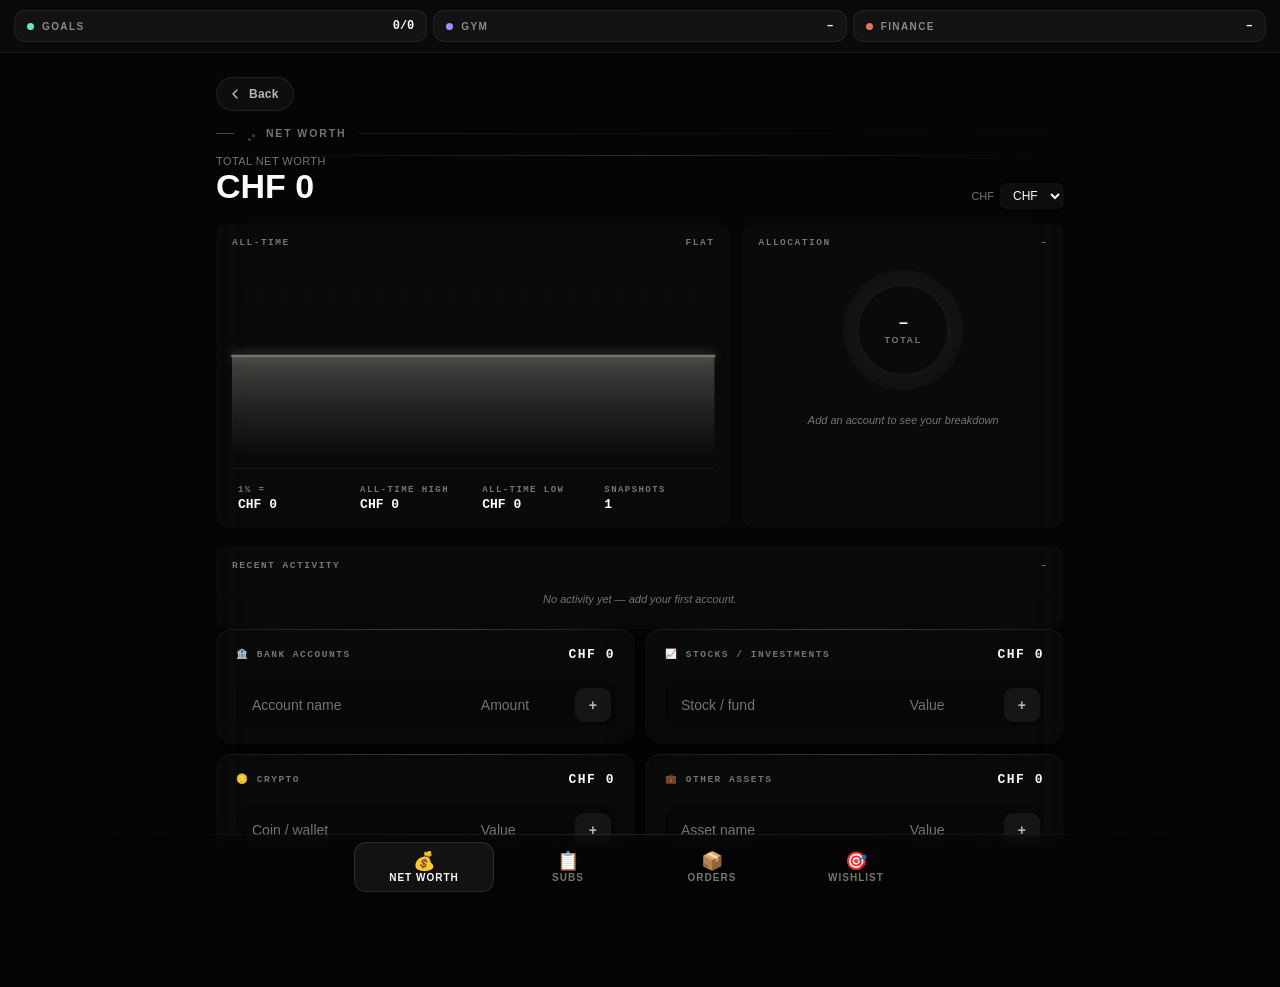
==== finance.html @ fad6be58 "Add Finance page as modular 4-file split + FINANCE topbar pill finance.html  — HTML shell only (no i" ====
<!DOCTYPE html>
<html lang="en">
<head>
<meta charset="UTF-8">
<meta name="viewport" content="width=device-width, initial-scale=1, maximum-scale=1, user-scalable=no, viewport-fit=cover">
<meta name="theme-color" content="#0a0a0b">
<meta name="apple-mobile-web-app-status-bar-style" content="black-translucent">
<title>Finances</title>
<link rel="stylesheet" href="finance.css">
<script src="topbar.js" defer></script>
</head>
<body>
<div class="shell">

<!-- ===== BACK BUTTON ===== -->
<a href="index.html" class="fin-back-btn" aria-label="Back to dashboard">
  <svg width="16" height="16" viewBox="0 0 24 24" fill="none" stroke="currentColor" stroke-width="2.2" stroke-linecap="round" stroke-linejoin="round"><polyline points="15 18 9 12 15 6"></polyline></svg>
  <span>Back</span>
</a>

<!-- ===== FINANCE TICKER (rotating subscription renewals) ===== -->
<div class="finance-ticker hidden" id="financeTicker">
  <span class="ticker-tag" id="tickerTag">RENEWS</span>
  <div class="ticker-stream" id="tickerStream"></div>
  <div class="ticker-dots" id="tickerDots"></div>
</div>

<!-- ===== NET WORTH ===== -->
<div class="section" data-section="net">
  <div class="section-title">
    <span class="section-title-text">NET WORTH</span>
  </div>
  <div class="card" style="background:transparent;border:none !important;box-shadow:none;padding:0;overflow:visible">
    <div style="display:flex;justify-content:space-between;align-items:flex-end;flex-wrap:wrap;gap:12px;margin-bottom:14px">
      <div>
        <div style="font-size:11px;color:var(--text-tertiary);text-transform:uppercase;letter-spacing:0.04em;font-weight:500">Total net worth</div>
        <div id="netWorthTotal" style="font-size:34px;font-weight:700;color:var(--text-primary);line-height:1.05;margin-top:2px">CHF 0</div>
        <div id="netWorthBreakdown" style="font-size:11px;color:var(--text-tertiary);margin-top:4px"></div>
      </div>
      <div style="display:flex;align-items:center;gap:6px">
        <span style="font-size:11px;color:var(--text-tertiary)">CHF</span>
        <select id="netWorthCurrency" style="background:var(--bg-card);color:var(--text-primary);border:1px solid var(--border);border-radius:6px;padding:4px 8px;font-size:12px;font-family:inherit;cursor:pointer">
          <option value="CHF">CHF</option>
          <option value="USD">USD</option>
          <option value="EUR">EUR</option>
          <option value="GBP">GBP</option>
        </select>
      </div>
    </div>

    <!-- Overview row: line chart + donut -->
    <div class="nw-overview-grid">
      <div class="nw-chart-wrap" id="nwChartWrap">
        <div class="nw-chart-head">
          <span class="nw-chart-label">All-time</span>
          <span class="nw-chart-delta" id="nwChartDelta">–</span>
        </div>
        <svg class="nw-chart-svg" id="nwChartSvg" viewBox="0 0 600 200" preserveAspectRatio="none" aria-hidden="true">
          <defs>
            <linearGradient id="nwChartGrad" x1="0" y1="0" x2="0" y2="1">
              <stop offset="0%"   stop-color="currentColor" stop-opacity="0.55"/>
              <stop offset="60%"  stop-color="currentColor" stop-opacity="0.18"/>
              <stop offset="100%" stop-color="currentColor" stop-opacity="0"/>
            </linearGradient>
          </defs>
          <line class="nw-chart-grid" x1="0" x2="600" y1="40"  y2="40"/>
          <line class="nw-chart-grid" x1="0" x2="600" y1="100" y2="100"/>
          <line class="nw-chart-grid" x1="0" x2="600" y1="160" y2="160"/>
          <path id="nwChartArea" fill="url(#nwChartGrad)" d=""/>
          <path id="nwChartLine" fill="none" stroke="currentColor" stroke-width="2.4"
                stroke-linejoin="round" stroke-linecap="round"
                style="filter: drop-shadow(0 0 6px currentColor)" d=""/>
        </svg>
        <div class="nw-chart-stats" id="nwChartStats">
          <div class="nw-stat"><div class="nw-stat-label">1% =</div><div class="nw-stat-val" id="nwStat1pct">–</div></div>
          <div class="nw-stat"><div class="nw-stat-label">All-time high</div><div class="nw-stat-val" id="nwStatHigh">–</div></div>
          <div class="nw-stat"><div class="nw-stat-label">All-time low</div><div class="nw-stat-val" id="nwStatLow">–</div></div>
          <div class="nw-stat"><div class="nw-stat-label">Snapshots</div><div class="nw-stat-val" id="nwStatCount">–</div></div>
        </div>
        <div class="nw-chart-empty" id="nwChartEmpty">Add or edit an asset to start tracking your net worth over time.</div>
      </div>

      <div class="nw-donut-wrap">
        <div class="nw-chart-head">
          <span class="nw-chart-label">Allocation</span>
          <span class="nw-chart-delta" id="nwDonutCount">–</span>
        </div>
        <div class="nw-donut-stage">
          <svg class="nw-donut-svg" id="nwDonutSvg" viewBox="0 0 140 140" aria-hidden="true"></svg>
          <div class="nw-donut-center">
            <div class="nw-donut-num" id="nwDonutTotal">–</div>
            <div class="nw-donut-sub">total</div>
          </div>
        </div>
        <div class="nw-donut-empty" id="nwDonutEmpty">Add an account to see your breakdown</div>
        <div class="nw-donut-legend" id="nwDonutLegend"></div>
      </div>
    </div>

    <!-- Activity log -->
    <div class="nw-activity" id="nwActivity">
      <div class="nw-activity-h">
        <span class="nw-chart-label">Recent activity</span>
        <span class="nw-chart-delta" id="nwActivityCount">–</span>
      </div>
      <div class="nw-activity-list" id="nwActivityList"></div>
      <div class="nw-activity-empty" id="nwActivityEmpty">No activity yet — add your first account.</div>
    </div>

    <div class="card-grid" style="gap:10px">
      <!-- Bank accounts -->
      <div class="card nw-subcard">
        <div class="label" style="display:flex;justify-content:space-between;align-items:center"><span>🏦 Bank accounts</span><span id="bankTotal" style="font-size:13px;color:var(--text-primary);font-weight:600">0</span></div>
        <div id="bankList" class="nw-list"></div>
        <div class="quick-add">
          <input type="text"   placeholder="Account name" id="bankName" />
          <input type="number" placeholder="Amount"       id="bankAmount" step="0.01" />
          <button class="quick-add-btn" id="bankAddBtn">+</button>
        </div>
      </div>
      <!-- Stocks / Investments -->
      <div class="card nw-subcard">
        <div class="label" style="display:flex;justify-content:space-between;align-items:center"><span>📈 Stocks / Investments</span><span id="stocksTotal" style="font-size:13px;color:var(--text-primary);font-weight:600">0</span></div>
        <div id="stocksList" class="nw-list"></div>
        <div class="quick-add">
          <input type="text"   placeholder="Stock / fund" id="stocksName" />
          <input type="number" placeholder="Value"        id="stocksAmount" step="0.01" />
          <button class="quick-add-btn" id="stocksAddBtn">+</button>
        </div>
      </div>
      <!-- Crypto -->
      <div class="card nw-subcard">
        <div class="label" style="display:flex;justify-content:space-between;align-items:center"><span>🪙 Crypto</span><span id="cryptoTotal" style="font-size:13px;color:var(--text-primary);font-weight:600">0</span></div>
        <div id="cryptoList" class="nw-list"></div>
        <div class="quick-add">
          <input type="text"   placeholder="Coin / wallet" id="cryptoName" />
          <input type="number" placeholder="Value"         id="cryptoAmount" step="0.01" />
          <button class="quick-add-btn" id="cryptoAddBtn">+</button>
        </div>
      </div>
      <!-- Other assets -->
      <div class="card nw-subcard">
        <div class="label" style="display:flex;justify-content:space-between;align-items:center"><span>💼 Other assets</span><span id="otherTotal" style="font-size:13px;color:var(--text-primary);font-weight:600">0</span></div>
        <div id="otherList" class="nw-list"></div>
        <div class="quick-add">
          <input type="text"   placeholder="Asset name" id="otherName" />
          <input type="number" placeholder="Value"      id="otherAmount" step="0.01" />
          <button class="quick-add-btn" id="otherAddBtn">+</button>
        </div>
      </div>
    </div>
  </div>
</div>

<!-- ===== ACTIVE SUBSCRIPTIONS ===== -->
<div class="section" data-section="subs">
  <div class="section-title">
    <span class="section-title-text">ACTIVE SUBSCRIPTIONS</span>
  </div>
  <div class="card" style="background:linear-gradient(135deg, rgba(83,74,183,0.07), rgba(216,90,48,0.05));border:1px solid rgba(83,74,183,0.20)">
    <div style="display:flex;justify-content:space-between;align-items:flex-end;flex-wrap:wrap;gap:12px;margin-bottom:12px">
      <div>
        <div style="font-size:11px;color:var(--text-tertiary);text-transform:uppercase;letter-spacing:0.04em;font-weight:500">Monthly burn</div>
        <div id="subsTotal" style="font-size:28px;font-weight:700;color:var(--text-primary);line-height:1.1;margin-top:2px">CHF 0 <span style="font-size:13px;color:var(--text-tertiary);font-weight:500">/ mo</span></div>
        <div id="subsYearly" style="font-size:11px;color:var(--text-tertiary);margin-top:2px"></div>
      </div>
      <div id="subsCount" style="font-size:11px;color:var(--text-tertiary)"></div>
    </div>
    <div id="subsList"></div>
    <div class="empty-state" id="subsEmpty">No subscriptions yet</div>
    <div class="quick-add" style="flex-wrap:wrap;gap:6px">
      <input type="text"   placeholder="Service (e.g. Netflix)" id="subName"   style="flex:1.5;min-width:120px" />
      <input type="number" placeholder="Amount"                 id="subAmount" step="0.01" style="flex:1;max-width:100px" />
      <select id="subCurrency" style="padding:6px 10px;border:0.5px solid var(--border);border-radius:var(--radius-md);font-size:12px;font-family:inherit;background:var(--bg-card);color:var(--text-primary);max-width:90px">
        <option value="CHF">CHF</option>
        <option value="USD">USD</option>
        <option value="EUR">EUR</option>
        <option value="GBP">GBP</option>
      </select>
      <select id="subPeriod" style="padding:6px 10px;border:0.5px solid var(--border);border-radius:var(--radius-md);font-size:12px;font-family:inherit;background:var(--bg-card);color:var(--text-primary);max-width:100px">
        <option value="monthly">Monthly</option>
        <option value="yearly">Yearly</option>
        <option value="weekly">Weekly</option>
      </select>
      <label class="date-field" title="Next renewal date" style="min-width:150px"><span class="date-emoji" aria-hidden="true">📅</span><input type="date" id="subRenewal" /></label>
      <select id="subFromCat" title="Which net worth account to deduct from" style="padding:6px 10px;border:0.5px solid var(--border);border-radius:var(--radius-md);font-size:12px;font-family:inherit;background:var(--bg-card);color:var(--text-primary);min-width:130px">
        <option value="">No accounts yet</option>
      </select>
      <label class="sub-auto-toggle" title="Auto-deduct from the linked account on each renewal">
        <input type="checkbox" id="subAutoDeduct" />
        <span class="sub-auto-track"><span class="sub-auto-thumb"></span></span>
        <span class="sub-auto-label">Auto-deduct</span>
      </label>
      <button class="quick-add-btn" id="subAddBtn" onclick="window.__addSub && window.__addSub()">+ Add</button>
    </div>
  </div>
</div>

<!-- ===== INCOMING ORDERS ===== -->
<div class="section" data-section="incoming">
  <div class="section-title">
    <span class="section-title-text">INCOMING ORDERS</span>
  </div>
  <div class="card ord-add-card">
    <div class="ord-add-eyebrow">+ NEW ORDER</div>
    <div class="ord-add-grid">
      <input type="text"   id="ordName"     placeholder="Item (e.g. New iPhone)" class="ord-input ord-input-name">
      <input type="number" id="ordCost"     placeholder="Cost" step="0.01"        class="ord-input ord-input-cost">
      <select              id="ordCurrency"                                         class="ord-input ord-input-ccy">
        <option value="CHF">CHF</option>
        <option value="USD">USD</option>
        <option value="EUR">EUR</option>
        <option value="GBP">GBP</option>
      </select>
      <select id="ordFromCat" class="ord-input ord-input-from" title="Which net worth account this comes out of">
        <option value="">No accounts yet</option>
      </select>
      <label class="date-field ord-input-date" title="Expected arrival"><span class="date-emoji" aria-hidden="true">📅</span><input type="date" id="ordArrival" /></label>
      <button class="ord-add-btn" id="ordAddBtn" onclick="window.__addOrder && window.__addOrder()">+ Add Order</button>
    </div>
    <div class="ord-add-preview" id="ordAddPreview">Type a cost — preview will show what % of net worth it takes.</div>
  </div>
  <div class="ord-section-h">
    <span class="ord-section-label">ITEMS ON THE WAY</span>
    <span class="ord-section-count" id="ordCount">0 items</span>
  </div>
  <div id="ordList"></div>
  <div class="ord-empty-card" id="ordEmpty">
    <div class="ord-empty-icon">📦</div>
    <div class="ord-empty-title">Nothing on the way</div>
    <div class="ord-empty-sub">Log an order above. Pick the account it comes out of, the expected arrival date, and the dashboard will show what % of your net worth it costs.</div>
  </div>
</div>

<!-- ===== WISHLIST ===== -->
<div class="section" data-section="wish">
  <div class="section-title">
    <span class="section-title-text">WISHLIST</span>
  </div>
  <div class="card wish-hero">
    <div class="wish-hero-top">
      <div>
        <div class="wish-hero-eyebrow">WISHLIST TOTAL</div>
        <div class="wish-hero-num" id="wishTotal">CHF 0</div>
      </div>
      <div class="wish-hero-pct-wrap">
        <div class="wish-hero-pct-label">% OF NET WORTH</div>
        <div class="wish-hero-pct-num" id="wishPctOfNwHero">–</div>
      </div>
    </div>
    <div class="wish-hero-bar">
      <div class="wish-hero-bar-fill" id="wishHeroFill" style="width:0%"></div>
    </div>
    <div class="wish-hero-foot" id="wishPctOfNw">Add net worth first to see this as a %</div>
  </div>
  <div class="card wish-add-card">
    <div class="wish-add-eyebrow">+ ADD AN ITEM</div>
    <div class="wish-add-row">
      <input type="text"   id="wishName"   placeholder="Item name (e.g. New iPhone Pro Max)" class="wish-input wish-input-name">
      <input type="number" id="wishAmount" placeholder="Cost" step="0.01"                     class="wish-input wish-input-amt">
      <select id="wishCurrency" class="wish-input wish-input-ccy">
        <option value="CHF">CHF</option>
        <option value="USD">USD</option>
        <option value="EUR">EUR</option>
        <option value="GBP">GBP</option>
      </select>
      <button class="wish-add-btn" id="wishAddBtn" onclick="window.__addWish && window.__addWish()">+ Add</button>
    </div>
  </div>
  <div class="wish-section-h">
    <span class="wish-section-label">YOUR WISHES</span>
    <span class="wish-section-count" id="wishCount">0 items</span>
  </div>
  <div id="wishList"></div>
  <div class="wish-empty-card" id="wishEmpty">
    <div class="wish-empty-icon">🎯</div>
    <div class="wish-empty-title">No wishes yet</div>
    <div class="wish-empty-sub">Add anything you're saving for — the dashboard will calculate what % of your net worth it'd cost.</div>
  </div>
</div>

</div><!-- /.shell -->

<!-- ===== BOTTOM TAB BAR ===== -->
<nav class="bottom-tabs" id="bottomTabs" aria-label="Sections">
  <button class="bot-tab active" data-tab="net">
    <span class="bot-tab-icon">💰</span>
    <span class="bot-tab-label">Net Worth</span>
  </button>
  <button class="bot-tab" data-tab="subs">
    <span class="bot-tab-icon">📋</span>
    <span class="bot-tab-label">Subs</span>
  </button>
  <button class="bot-tab" data-tab="incoming">
    <span class="bot-tab-icon">📦</span>
    <span class="bot-tab-label">Orders</span>
  </button>
  <button class="bot-tab" data-tab="wish">
    <span class="bot-tab-icon">🎯</span>
    <span class="bot-tab-label">Wishlist</span>
  </button>
</nav>

<script src="finance-data.js"></script>
<script src="finance-components.js"></script>
<script src="finance.js"></script>
</body>
</html>
---- finance.css ----
:root {
  --bg: #0A0A0B;
  --bg-deep: #050506;
  --bg-card: rgba(255, 255, 255, 0.04);
  --bg-secondary: rgba(255, 255, 255, 0.035);
  --glass-bg: rgba(255, 255, 255, 0.04);
  --glass-border: transparent;
  --glass-border-strong: transparent;
  --glass-shadow:
    0 1px 0 0 rgba(255, 255, 255, 0.06) inset,
    0 12px 40px rgba(0, 0, 0, 0.45),
    0 1px 2px rgba(0, 0, 0, 0.25);
  --text-primary: #FAFAFA;
  --text-secondary: #B8B6B0;
  --text-tertiary: #76746E;
  --text-quaternary: #4D4B47;
  --border: transparent;
  --border-soft: transparent;
  --accent: #E07658;
  --success: #6BE3A4;
  --warning: #F2C063;
  --danger: #FF6B6B;
  --radius-sm: 8px;
  --radius-md: 12px;
  --radius-lg: 16px;
  --font: -apple-system, BlinkMacSystemFont, "Inter", "Segoe UI", Roboto, Helvetica, Arial, sans-serif;
  --font-mono: ui-monospace, "SF Mono", Menlo, Consolas, monospace;
  color-scheme: dark;
}

* { box-sizing: border-box; margin: 0; padding: 0; }

html, body {
  background: var(--bg-deep);
  color: var(--text-primary);
  font-family: var(--font);
  -webkit-font-smoothing: antialiased;
  min-height: 100%;
}

body::before {
  content: '';
  position: fixed;
  inset: -10%;
  z-index: -2;
  background:
    radial-gradient(60% 45% at 82% 14%, rgba(224, 118, 88, 0.16) 0%, transparent 55%),
    radial-gradient(55% 45% at 18% 90%, rgba(180, 180, 200, 0.06) 0%, transparent 55%),
    linear-gradient(180deg, #0A0A0B 0%, #050506 100%);
  filter: blur(40px) saturate(1.05);
  pointer-events: none;
}
body::after {
  content: '';
  position: fixed;
  inset: 0;
  z-index: -1;
  background-image: radial-gradient(rgba(255,255,255,0.014) 1px, transparent 1px);
  background-size: 3px 3px;
  opacity: 0.7;
  pointer-events: none;
}

.shell {
  max-width: 880px;
  margin: 0 auto;
  padding: 24px 16px 100px;
}

/* ===== Back to dashboard ===== */
.fin-back-btn {
  display: inline-flex;
  align-items: center;
  gap: 6px;
  padding: 8px 14px 8px 10px;
  margin: 0 0 14px;
  background: rgba(255,255,255,0.04);
  border: 1px solid rgba(255,255,255,0.08);
  border-radius: 999px;
  color: var(--text-secondary);
  font-family: var(--font);
  font-size: 12px;
  font-weight: 600;
  letter-spacing: 0.02em;
  text-decoration: none;
  -webkit-tap-highlight-color: transparent;
  transition: background 0.15s ease, color 0.15s ease;
}
.fin-back-btn:hover, .fin-back-btn:active {
  background: rgba(255,255,255,0.07);
  color: var(--text-primary);
}
.fin-back-btn svg { display: block; }

/* ===== Bottom tab bar ===== */
.bottom-tabs {
  position: fixed;
  bottom: 0; left: 0; right: 0;
  z-index: 100;
  display: flex;
  justify-content: center;
  gap: 4px;
  padding: 8px max(12px, env(safe-area-inset-left)) calc(8px + env(safe-area-inset-bottom)) max(12px, env(safe-area-inset-right));
  background: linear-gradient(180deg, transparent, rgba(5,5,6,0.92) 30%);
  backdrop-filter: blur(20px);
  -webkit-backdrop-filter: blur(20px);
}
.bottom-tabs::before {
  content: '';
  position: absolute;
  top: 0; left: 12px; right: 12px;
  height: 1px;
  background: linear-gradient(90deg, transparent, rgba(255,255,255,0.10), transparent);
  pointer-events: none;
}
.bot-tab {
  flex: 1; max-width: 140px;
  display: flex; flex-direction: column; align-items: center; gap: 2px;
  background: transparent;
  border: 1px solid transparent;
  color: var(--text-tertiary);
  padding: 9px 14px 8px;
  border-radius: 12px;
  font-family: inherit;
  cursor: pointer;
  -webkit-tap-highlight-color: transparent;
  transition: background 0.15s, color 0.15s, border-color 0.15s;
}
.bot-tab:hover { color: var(--text-secondary); background: rgba(255,255,255,0.025); }
.bot-tab.active {
  color: var(--text-primary);
  background: rgba(255,255,255,0.06);
  border-color: rgba(255,255,255,0.10);
}
.bot-tab-icon { font-size: 18px; line-height: 1; }
.bot-tab-label {
  font-size: 10px; font-weight: 700;
  letter-spacing: 0.10em;
  text-transform: uppercase;
}

.section[hidden] { display: none !important; }

html, body { scrollbar-width: none; -ms-overflow-style: none; }
*::-webkit-scrollbar { width: 0 !important; height: 0 !important; display: none !important; }

.section { margin-bottom: 18px; }
.section-title {
  font-size: 10.5px;
  font-weight: 700;
  letter-spacing: 0.18em;
  text-transform: uppercase;
  color: var(--text-tertiary);
  margin-bottom: 14px;
  display: flex;
  align-items: center;
  gap: 12px;
}
.section-title::before {
  content: '';
  width: 18px;
  height: 1px;
  background: var(--text-tertiary);
  opacity: 0.6;
}
.section-title-text { display: inline-flex; align-items: center; gap: 8px; }
.section-title-text::before {
  content: '⡠';
  font-size: 14px;
  color: var(--text-tertiary);
  opacity: 0.5;
}
.section-reorder { display: inline-flex; gap: 6px; opacity: 0.5; }
.section-reorder button {
  background: transparent;
  border: none;
  color: var(--text-tertiary);
  cursor: pointer;
  font-size: 12px;
  padding: 0 4px;
  font-family: inherit;
  -webkit-tap-highlight-color: transparent;
}
.section-reorder button:hover { color: var(--text-primary); }
.section-title::after {
  content: '';
  flex: 1;
  height: 1px;
  background: linear-gradient(90deg, rgba(255,255,255,0.08), transparent);
}

.card {
  background: var(--glass-bg);
  border: 1px solid var(--glass-border);
  border-radius: var(--radius-lg);
  padding: 18px 20px;
  margin-bottom: 10px;
  backdrop-filter: blur(24px) saturate(1.2);
  -webkit-backdrop-filter: blur(24px) saturate(1.2);
  box-shadow: var(--glass-shadow);
  position: relative;
  overflow: hidden;
}
.card::before {
  content: '';
  position: absolute;
  top: 0; left: 14px; right: 14px;
  height: 1px;
  background: linear-gradient(90deg, transparent, rgba(255,255,255,0.16), transparent);
  pointer-events: none;
}
.card-grid {
  display: grid;
  grid-template-columns: repeat(auto-fit, minmax(220px, 1fr));
  gap: 10px;
}

.tag {
  display: inline-flex;
  align-items: center;
  gap: 5px;
  font-size: 10.5px;
  padding: 3px 9px 3px 8px;
  border-radius: 999px;
  margin: 2px;
  font-weight: 700;
  letter-spacing: 0.04em;
  border: none;
  background: rgba(255, 255, 255, 0.05);
  color: var(--text-secondary);
  font-family: var(--font-mono);
  text-transform: uppercase;
}
.tag::before {
  content: '';
  width: 5px; height: 5px;
  border-radius: 50%;
  flex-shrink: 0;
  background: rgba(255,255,255,0.30);
}
.tag-green::before { background: #6BE3A4; box-shadow: 0 0 6px rgba(107,227,164,0.55); }
.tag-green { background: rgba(107, 227, 164, 0.10); color: #8EE9B7; }
.pill-group { display: flex; flex-wrap: wrap; gap: 4px; margin-bottom: 10px; }

.empty-state {
  font-size: 11px;
  font-weight: 700;
  letter-spacing: 0.10em;
  text-transform: uppercase;
  color: var(--text-tertiary);
  text-align: center;
  padding: 16px 0;
  font-family: var(--font-mono);
  display: flex;
  align-items: center;
  justify-content: center;
  gap: 8px;
}
.empty-state::before {
  content: '';
  width: 5px; height: 5px;
  border-radius: 50%;
  background: var(--text-quaternary);
  flex-shrink: 0;
}

.quick-add {
  display: flex;
  gap: 6px;
  align-items: stretch;
  margin-top: 10px;
  padding: 4px;
  background: rgba(0, 0, 0, 0.30);
  border-radius: 12px;
  border: none;
}
.quick-add input,
.quick-add input[type="text"],
.quick-add input[type="number"],
.quick-add input[type="date"],
.quick-add select {
  flex: 1;
  min-width: 0;
  background: transparent;
  border: none;
  outline: none;
  color: var(--text-primary);
  padding: 9px 12px;
  font-family: inherit;
  font-size: 14px;
}
.quick-add input::placeholder { color: var(--text-tertiary); }
.quick-add-btn {
  padding: 0 14px;
  background: rgba(255,255,255,0.06);
  border: none;
  color: var(--text-secondary);
  border-radius: 9px;
  font-family: inherit;
  font-size: 14px;
  font-weight: 700;
  cursor: pointer;
  white-space: nowrap;
}
.quick-add-btn:hover { background: rgba(255,255,255,0.12); color: var(--text-primary); }
.quick-add-btn:active { transform: scale(0.96); }

.custom-item {
  display: flex;
  align-items: center;
  gap: 10px;
  padding: 9px 12px;
  background: rgba(255,255,255,0.025);
  border: none;
  border-radius: 10px;
  margin-bottom: 5px;
  font-size: 13px;
  color: var(--text-primary);
}
.custom-item:hover { background: rgba(255,255,255,0.05); }
.custom-item .item-dot {
  width: 5px; height: 5px;
  border-radius: 50%;
  background: rgba(255,255,255,0.30);
  flex-shrink: 0;
}
.custom-item span { flex: 1; word-break: break-word; }
.custom-item .delete-x {
  background: transparent;
  border: none;
  color: var(--text-tertiary);
  cursor: pointer;
  font-size: 16px;
  padding: 2px 6px;
  border-radius: 6px;
  opacity: 0.5;
}
.custom-item:hover .delete-x { opacity: 1; }
.custom-item .delete-x:hover { color: #FF8A8A; background: rgba(255,138,138,0.10); }

.label {
  font-size: 9.5px;
  color: var(--text-tertiary);
  margin-bottom: 10px;
  font-weight: 800;
  text-transform: uppercase;
  letter-spacing: 0.16em;
  font-family: var(--font-mono);
}

/* ===== Net Worth ===== */
.nw-list { font-size: 13px; }
.nw-row {
  display: flex; justify-content: space-between; align-items: center;
  padding: 5px 0; gap: 8px; min-width: 0;
}
.nw-name {
  color: var(--text-primary); flex: 1 1 auto; min-width: 0;
  overflow: hidden; text-overflow: ellipsis; white-space: nowrap;
}
.nw-amt {
  font-weight: 600; color: var(--text-primary); flex-shrink: 0;
  font-variant-numeric: tabular-nums; font-family: var(--font-mono);
  font-size: 12px; white-space: nowrap;
}
.nw-name-edit, .nw-amt-edit {
  cursor: pointer; border-radius: 4px;
  padding: 2px 4px; margin: -2px -4px;
}
.nw-name-edit:hover, .nw-amt-edit:hover { background: rgba(255, 255, 255, 0.06); }
.nw-del {
  background: none; border: none;
  color: var(--text-tertiary); cursor: pointer;
  font-size: 14px; padding: 0 4px; line-height: 1;
  flex-shrink: 0;
}
.nw-del:hover { color: var(--danger); }

.nw-subcard {
  background: rgba(255,255,255,0.025) !important;
  border: none;
  margin-bottom: 0;
  min-width: 0;
  display: flex;
  flex-direction: column;
}
.nw-subcard .quick-add {
  border-top: none !important;
  display: grid;
  grid-template-columns: 1fr 100px auto;
  gap: 6px;
  align-items: stretch;
  margin-top: 8px;
  padding-top: 8px;
}
.nw-subcard .quick-add input {
  min-width: 0; width: 100%; max-width: none !important;
}
#netWorthTotal + * + .card-grid,
.section .card .card-grid {
  display: grid;
  grid-template-columns: repeat(2, minmax(0, 1fr));
  gap: 10px;
}
@media (max-width: 720px) {
  .section .card .card-grid { grid-template-columns: 1fr; }
}

.nw-chart-wrap {
  margin: 14px 0 18px;
  padding: 14px 16px 12px;
  background: rgba(255, 255, 255, 0.025);
  border: none;
  border-radius: 12px;
  position: relative;
  overflow: hidden;
}
.nw-chart-head {
  display: flex;
  justify-content: space-between;
  align-items: center;
  margin-bottom: 8px;
  font-size: 9.5px;
  font-weight: 800;
  letter-spacing: 0.16em;
  text-transform: uppercase;
  font-family: var(--font-mono);
}
.nw-chart-label { color: var(--text-tertiary); }
.nw-chart-delta { font-variant-numeric: tabular-nums; color: var(--text-tertiary); }
.nw-chart-delta.up   { color: #6BE3A4; }
.nw-chart-delta.down { color: #FF8A8A; }
.nw-chart-svg {
  display: block;
  width: 100%;
  height: 200px;
  color: var(--text-tertiary);
  overflow: visible;
  transition: color 0.4s ease;
}
.nw-chart-grid {
  stroke: rgba(255,255,255,0.05);
  stroke-width: 1;
  stroke-dasharray: 2 4;
  vector-effect: non-scaling-stroke;
}
.nw-chart-empty {
  position: absolute;
  inset: 28px 16px 12px;
  font-size: 11px;
  color: var(--text-tertiary);
  text-align: center;
  font-style: italic;
  display: flex;
  align-items: center;
  justify-content: center;
  pointer-events: none;
}
.nw-chart-wrap.has-data .nw-chart-empty { display: none; }

.nw-chart-stats {
  display: grid;
  grid-template-columns: repeat(4, 1fr);
  gap: 6px;
  margin-top: 12px;
  padding-top: 12px;
  border-top: 1px solid rgba(255,255,255,0.05);
}
@media (max-width: 720px) {
  .nw-chart-stats { grid-template-columns: repeat(2, 1fr); }
}
.nw-stat {
  display: flex; flex-direction: column; gap: 2px;
  padding: 4px 6px;
}
.nw-stat-label {
  font-size: 9px; letter-spacing: 0.16em; font-weight: 800;
  text-transform: uppercase; color: var(--text-tertiary);
  font-family: var(--font-mono);
}
.nw-stat-val {
  font-size: 13px; font-weight: 700;
  color: var(--text-primary);
  font-variant-numeric: tabular-nums;
  font-family: var(--font-mono);
  white-space: nowrap;
  overflow: hidden;
  text-overflow: ellipsis;
}

.nw-overview-grid {
  display: grid;
  grid-template-columns: 1.6fr 1fr;
  gap: 12px;
  margin: 14px 0 18px;
  align-items: stretch;
}
@media (max-width: 720px) {
  .nw-overview-grid { grid-template-columns: 1fr; }
}
.nw-overview-grid .nw-chart-wrap { margin: 0; }
.nw-donut-wrap {
  position: relative;
  padding: 14px 16px 12px;
  background: rgba(255, 255, 255, 0.025);
  border-radius: 12px;
  display: flex;
  flex-direction: column;
}
.nw-donut-stage {
  position: relative;
  width: 140px;
  height: 140px;
  margin: 4px auto 6px;
}
.nw-donut-svg {
  width: 140px; height: 140px;
  transform: rotate(-90deg);
  display: block;
}
.nw-donut-svg path {
  transition: opacity 0.18s, filter 0.25s;
}
.nw-donut-stage::after {
  content: '';
  position: absolute;
  inset: 18px;
  border-radius: 50%;
  background: radial-gradient(circle at center,
    rgba(110,231,183,0.18) 0%,
    rgba(110,231,183,0.08) 40%,
    transparent 70%);
  filter: blur(10px);
  pointer-events: none;
  z-index: -1;
}
.nw-donut-svg:hover path { opacity: 0.5; }
.nw-donut-svg path:hover { opacity: 1; }
.nw-donut-center {
  position: absolute; inset: 0;
  display: flex; flex-direction: column;
  align-items: center; justify-content: center;
  pointer-events: none;
  text-align: center;
}
.nw-donut-num {
  font-size: 16px; font-weight: 700;
  font-variant-numeric: tabular-nums;
  letter-spacing: -0.015em;
  color: var(--text-primary);
  line-height: 1;
}
.nw-donut-sub {
  font-size: 9px; letter-spacing: 0.18em; font-weight: 700;
  text-transform: uppercase; color: var(--text-tertiary);
  margin-top: 4px;
}
.nw-donut-empty {
  text-align: center;
  font-size: 11px; color: var(--text-tertiary);
  padding: 8px 0;
  font-style: italic;
}
.nw-donut-empty.hidden { display: none; }
.nw-donut-legend {
  margin-top: 8px;
  display: flex; flex-direction: column; gap: 4px;
}
.nw-leg {
  display: grid; grid-template-columns: 8px 1fr auto;
  gap: 8px; align-items: center;
  font-size: 11px;
  padding: 4px 6px;
  border-radius: 6px;
  font-variant-numeric: tabular-nums;
}
.nw-leg-dot {
  width: 8px; height: 8px; border-radius: 50%;
  box-shadow: 0 0 6px currentColor;
}
.nw-leg-name { color: var(--text-secondary); }
.nw-leg-pct {
  color: var(--text-primary); font-weight: 700;
  font-family: var(--font-mono);
  font-size: 10.5px;
}

/* ===== Activity log ===== */
.nw-activity {
  margin-top: 14px;
  padding: 14px 16px 12px;
  background: rgba(255, 255, 255, 0.025);
  border-radius: 12px;
}
.nw-activity-h {
  display: flex;
  justify-content: space-between;
  align-items: center;
  margin-bottom: 10px;
  font-size: 9.5px;
  font-weight: 800;
  letter-spacing: 0.16em;
  text-transform: uppercase;
  font-family: var(--font-mono);
}
.nw-activity-list {
  display: flex; flex-direction: column; gap: 6px;
  max-height: 156px;
  overflow-y: auto;
  scrollbar-width: thin;
}
.nw-activity-list::-webkit-scrollbar { width: 4px !important; display: block !important; }
.nw-activity-list::-webkit-scrollbar-thumb { background: rgba(255,255,255,0.10); border-radius: 2px; }
.nw-activity-list::-webkit-scrollbar-track { background: transparent; }
.nw-activity-row {
  display: grid; grid-template-columns: 4px 1fr auto auto;
  gap: 10px; align-items: center;
  padding: 8px 12px;
  background: rgba(255,255,255,0.025);
  border-radius: 8px;
  font-size: 12.5px;
  transition: background 0.15s;
}
.nw-activity-row:hover { background: rgba(255,255,255,0.05); }
.nw-activity-bar {
  width: 4px; height: 24px; border-radius: 2px;
  flex-shrink: 0;
  box-shadow: 0 0 6px currentColor;
}
.nw-activity-info {
  min-width: 0;
  display: flex; flex-direction: column; gap: 1px;
}
.nw-activity-name {
  color: var(--text-primary); font-weight: 600;
  white-space: nowrap; overflow: hidden; text-overflow: ellipsis;
  font-size: 13px;
}
.nw-activity-meta {
  font-size: 10.5px; color: var(--text-tertiary);
  font-family: var(--font-mono);
  letter-spacing: 0.04em;
  text-transform: uppercase;
}
.nw-activity-amt {
  font-size: 13px; font-weight: 700;
  font-variant-numeric: tabular-nums;
  font-family: var(--font-mono);
  white-space: nowrap;
}
.nw-activity-amt.up   { color: #6BE3A4; }
.nw-activity-amt.down { color: #FF8A8A; }
.nw-activity-date {
  font-size: 10.5px; color: var(--text-tertiary);
  font-family: var(--font-mono);
  white-space: nowrap;
  font-variant-numeric: tabular-nums;
}
.nw-activity-empty {
  text-align: center; padding: 12px 0;
  color: var(--text-tertiary); font-size: 11px;
  font-style: italic;
}
.nw-activity-empty.hidden { display: none; }
.nw-activity-list.hidden { display: none; }

/* ===== Orders ===== */
.ord-add-card {
  background: rgba(255,255,255,0.025) !important;
  border: 1px solid rgba(255,255,255,0.05) !important;
}
.ord-add-eyebrow {
  font-size: 10px; letter-spacing: 0.18em; font-weight: 800;
  text-transform: uppercase; color: var(--text-tertiary);
  font-family: var(--font-mono);
  margin-bottom: 10px;
}
.ord-add-grid {
  display: grid;
  grid-template-columns: 1.6fr 1fr 0.8fr 1.1fr 1.1fr auto;
  gap: 6px; align-items: stretch;
  padding: 4px;
  background: rgba(0, 0, 0, 0.30);
  border-radius: 12px;
}
@media (max-width: 720px) {
  .ord-add-grid { grid-template-columns: 1fr 1fr; }
  .ord-add-grid .ord-input-name { grid-column: 1 / -1; }
  .ord-add-grid .ord-add-btn    { grid-column: 1 / -1; }
}
.ord-input {
  background: transparent; border: none; outline: none;
  color: var(--text-primary);
  font-family: inherit; font-size: 13px;
  padding: 9px 10px;
  min-width: 0;
  -moz-appearance: textfield;
}
.ord-input::-webkit-outer-spin-button,
.ord-input::-webkit-inner-spin-button { -webkit-appearance: none; margin: 0; }
.ord-input::placeholder { color: var(--text-tertiary); }
.ord-input-cost { text-align: right; font-variant-numeric: tabular-nums; font-weight: 600; }
.ord-input-ccy, .ord-input-from {
  background: rgba(255,255,255,0.04);
  border-radius: 8px;
  cursor: pointer; font-weight: 600;
  appearance: none; -webkit-appearance: none;
  text-align: center;
}
.ord-input-from { font-size: 12px; }
.ord-add-btn {
  padding: 0 14px;
  background: linear-gradient(180deg, #6EE7B7, #4ED4A0);
  color: #04201A; border: none;
  border-radius: 9px;
  font-family: inherit; font-size: 13px; font-weight: 700;
  cursor: pointer; white-space: nowrap;
  box-shadow: 0 4px 14px rgba(110,231,183,0.22);
  transition: transform 0.12s, box-shadow 0.18s;
}
.ord-add-btn:hover { transform: translateY(-1px); box-shadow: 0 6px 18px rgba(110,231,183,0.36); }
.ord-add-btn:active { transform: scale(0.97); }
.ord-add-preview {
  margin-top: 10px; padding: 8px 12px;
  background: rgba(110,231,183,0.06);
  border: 1px solid rgba(110,231,183,0.14);
  border-radius: 8px;
  font-size: 12px; color: var(--text-secondary);
  font-family: var(--font-mono);
}
.ord-add-preview.warn { background: rgba(242,192,99,0.08); border-color: rgba(242,192,99,0.20); color: #F2C063; }
.ord-add-preview.bad  { background: rgba(255,138,138,0.08); border-color: rgba(255,138,138,0.20); color: #FF8A8A; }

.ord-section-h {
  display: flex; justify-content: space-between; align-items: baseline;
  margin: 18px 4px 8px;
}
.ord-section-label {
  font-size: 10px; letter-spacing: 0.18em; font-weight: 800;
  text-transform: uppercase; color: var(--text-tertiary);
  font-family: var(--font-mono);
}
.ord-section-count {
  font-size: 11px; color: var(--text-tertiary);
  font-family: var(--font-mono);
  font-variant-numeric: tabular-nums;
}

.ord-card {
  background: rgba(255,255,255,0.025);
  border-radius: 14px;
  padding: 14px 16px;
  margin-bottom: 8px;
  border-left: 3px solid var(--text-tertiary);
  transition: background 0.15s;
}
.ord-card:hover { background: rgba(255,255,255,0.045); }
.ord-card.cat-bank   { border-left-color: #7DD3FC; }
.ord-card.cat-stocks { border-left-color: #6EE7B7; }
.ord-card.cat-crypto { border-left-color: #FBBF24; }
.ord-card.cat-other  { border-left-color: #B794F4; }
.ord-card-h {
  display: grid; grid-template-columns: 1fr auto auto;
  gap: 12px; align-items: baseline;
}
.ord-card-name {
  font-size: 15px; font-weight: 700;
  color: var(--text-primary);
  white-space: nowrap; overflow: hidden; text-overflow: ellipsis;
}
.ord-card-amt {
  font-size: 17px; font-weight: 700;
  color: var(--text-primary);
  font-variant-numeric: tabular-nums;
  font-family: var(--font-mono);
  white-space: nowrap;
}
.ord-card-x {
  background: transparent; border: 1px solid rgba(255,255,255,0.08);
  color: var(--text-tertiary);
  cursor: pointer; font-size: 14px;
  padding: 4px 9px; border-radius: 6px;
  font-family: inherit; line-height: 1;
}
.ord-card-x:hover { color: #FF8A8A; }
.ord-card-meta {
  display: flex; flex-wrap: wrap; gap: 10px;
  margin-top: 8px;
  font-size: 11px;
  font-family: var(--font-mono);
  color: var(--text-tertiary);
}
.ord-meta-pill {
  display: inline-flex; align-items: center; gap: 5px;
  padding: 3px 9px; border-radius: 999px;
  background: rgba(255,255,255,0.04);
  font-weight: 700;
  letter-spacing: 0.04em;
}
.ord-meta-pill.from { color: var(--text-secondary); }
.ord-meta-pill.pct.good { color: #6EE7B7; background: rgba(110,231,183,0.10); }
.ord-meta-pill.pct.warn { color: #F2C063; background: rgba(242,192,99,0.10); }
.ord-meta-pill.pct.bad  { color: #FF8A8A; background: rgba(255,138,138,0.10); }
.ord-meta-pill.date { color: var(--text-secondary); }
.ord-meta-pill.date.soon { color: #F2C063; background: rgba(242,192,99,0.10); }
.ord-meta-pill.date.today { color: #6EE7B7; background: rgba(110,231,183,0.10); }
.ord-meta-pill.date.past { color: #FF8A8A; background: rgba(255,138,138,0.10); }

.ord-empty-card {
  text-align: center; padding: 32px 20px;
  background: rgba(255,255,255,0.025);
  border-radius: 14px;
  border: 1px dashed rgba(255,255,255,0.08);
}
.ord-empty-card.hidden { display: none; }
.ord-empty-icon { font-size: 36px; margin-bottom: 8px; opacity: 0.6; }
.ord-empty-title { font-size: 15px; font-weight: 700; color: var(--text-primary); margin-bottom: 4px; }
.ord-empty-sub {
  font-size: 12px; color: var(--text-tertiary);
  line-height: 1.5; max-width: 360px; margin: 0 auto;
}

/* ===== Wishlist ===== */
.wish-hero {
  background: linear-gradient(135deg, rgba(183,148,244,0.08), rgba(110,231,183,0.04)) !important;
  border: 1px solid rgba(183,148,244,0.18) !important;
  position: relative; overflow: hidden;
}
.wish-hero::after {
  content: '';
  position: absolute;
  top: -40px; right: -40px;
  width: 160px; height: 160px;
  border-radius: 50%;
  background: radial-gradient(circle, rgba(183,148,244,0.18), transparent 70%);
  filter: blur(20px);
  pointer-events: none;
}
.wish-hero-top {
  display: flex; justify-content: space-between; align-items: flex-end;
  gap: 16px; margin-bottom: 14px; position: relative;
}
.wish-hero-eyebrow {
  font-size: 10px; letter-spacing: 0.20em; font-weight: 700;
  text-transform: uppercase; color: var(--text-tertiary);
  margin-bottom: 6px;
}
.wish-hero-num {
  font-size: 32px; font-weight: 700; letter-spacing: -0.025em;
  font-variant-numeric: tabular-nums; line-height: 1;
  color: var(--text-primary);
}
.wish-hero-pct-wrap { text-align: right; }
.wish-hero-pct-label {
  font-size: 10px; letter-spacing: 0.16em; font-weight: 700;
  text-transform: uppercase; color: var(--text-tertiary);
  font-family: var(--font-mono);
  margin-bottom: 4px;
}
.wish-hero-pct-num {
  font-size: 22px; font-weight: 700;
  font-variant-numeric: tabular-nums;
  font-family: var(--font-mono);
  color: #B794F4;
}
.wish-hero-pct-num.warn { color: #F2C063; }
.wish-hero-pct-num.bad  { color: #FF8A8A; }
.wish-hero-bar {
  height: 6px; border-radius: 3px;
  background: rgba(255,255,255,0.06);
  overflow: hidden; position: relative;
}
.wish-hero-bar-fill {
  height: 100%; border-radius: 3px;
  background: linear-gradient(90deg, #B794F4, #6EE7B7);
  box-shadow: 0 0 8px rgba(183,148,244,0.5);
  transition: width 0.4s ease;
}
.wish-hero-foot {
  font-size: 11.5px; color: var(--text-tertiary);
  margin-top: 10px; position: relative;
  font-family: var(--font-mono);
}

.wish-add-card {
  background: rgba(255,255,255,0.025) !important;
  border: 1px solid rgba(255,255,255,0.05) !important;
}
.wish-add-eyebrow {
  font-size: 10px; letter-spacing: 0.18em; font-weight: 800;
  text-transform: uppercase; color: var(--text-tertiary);
  font-family: var(--font-mono);
  margin-bottom: 10px;
}
.wish-add-row {
  display: flex; gap: 6px; align-items: stretch;
  flex-wrap: wrap;
  padding: 4px;
  background: rgba(0, 0, 0, 0.30);
  border-radius: 12px;
}
.wish-input {
  background: transparent; border: none; outline: none;
  color: var(--text-primary);
  font-family: inherit; font-size: 14px;
  padding: 9px 12px;
  -moz-appearance: textfield;
}
.wish-input::-webkit-outer-spin-button,
.wish-input::-webkit-inner-spin-button { -webkit-appearance: none; margin: 0; }
.wish-input::placeholder { color: var(--text-tertiary); }
.wish-input-name { flex: 2; min-width: 160px; }
.wish-input-amt  { flex: 1; min-width: 80px; max-width: 110px; text-align: right; font-variant-numeric: tabular-nums; }
.wish-input-ccy {
  flex: 0 1 80px;
  background: rgba(255,255,255,0.04);
  border-radius: 9px;
  color: var(--text-primary);
  font-family: inherit; font-size: 12px;
  font-weight: 600;
  cursor: pointer;
  appearance: none; -webkit-appearance: none;
  text-align: center;
}
.wish-add-btn {
  padding: 0 18px;
  background: linear-gradient(180deg, #B794F4, #9F7DD4);
  color: #ffffff; border: none;
  border-radius: 9px;
  font-family: inherit; font-size: 14px; font-weight: 700;
  cursor: pointer;
  white-space: nowrap;
  box-shadow: 0 4px 14px rgba(183,148,244,0.30);
  transition: transform 0.12s, box-shadow 0.18s;
}
.wish-add-btn:hover { transform: translateY(-1px); box-shadow: 0 6px 18px rgba(183,148,244,0.45); }
.wish-add-btn:active { transform: scale(0.97); }

.wish-section-h {
  display: flex; justify-content: space-between; align-items: baseline;
  margin: 18px 4px 8px;
}
.wish-section-label {
  font-size: 10px; letter-spacing: 0.18em; font-weight: 800;
  text-transform: uppercase; color: var(--text-tertiary);
  font-family: var(--font-mono);
}
.wish-section-count {
  font-size: 11px; color: var(--text-tertiary);
  font-family: var(--font-mono);
  font-variant-numeric: tabular-nums;
}

.wish-empty-card {
  text-align: center; padding: 32px 20px;
  background: rgba(255,255,255,0.025);
  border-radius: 14px;
  border: 1px dashed rgba(255,255,255,0.08);
}
.wish-empty-card.hidden { display: none; }
.wish-empty-icon { font-size: 36px; margin-bottom: 8px; opacity: 0.6; }
.wish-empty-title { font-size: 15px; font-weight: 700; color: var(--text-primary); margin-bottom: 4px; }
.wish-empty-sub {
  font-size: 12px; color: var(--text-tertiary);
  line-height: 1.5; max-width: 320px; margin: 0 auto;
}

.wish-row {
  background: rgba(255,255,255,0.025);
  border-radius: 12px;
  padding: 12px 14px;
  margin-bottom: 8px;
}
.wish-row-h {
  display: grid;
  grid-template-columns: 1fr auto auto;
  gap: 12px;
  align-items: center;
}
.wish-row-info { min-width: 0; }
.wish-row-name { font-weight: 600; color: var(--text-primary); font-size: 14px; }
.wish-row-meta { font-size: 11px; color: var(--text-tertiary); margin-top: 2px; font-family: var(--font-mono); }
.wish-row-amt-wrap { text-align: right; line-height: 1.1; }
.wish-row-amt {
  font-size: 17px; font-weight: 700;
  color: var(--text-primary);
  font-variant-numeric: tabular-nums;
  font-family: var(--font-mono);
}
.wish-row-pct {
  font-size: 10.5px; font-weight: 700;
  margin-top: 3px;
  font-family: var(--font-mono);
  letter-spacing: 0.04em;
  text-transform: uppercase;
}
.wish-row-pct.good { color: #6BE3A4; }
.wish-row-pct.warn { color: #F2C063; }
.wish-row-pct.bad  { color: #FF8A8A; }
.wish-row-pct.flat { color: var(--text-tertiary); }
.wish-row-x {
  background: transparent; border: 1px solid rgba(255,255,255,0.10);
  color: var(--text-tertiary);
  cursor: pointer; font-size: 14px;
  padding: 4px 8px; border-radius: 6px;
  font-family: inherit; line-height: 1;
}
.wish-row-x:hover { color: #FF8A8A; }
.wish-row-bar {
  height: 5px; border-radius: 3px;
  background: rgba(255,255,255,0.04);
  margin-top: 10px;
  overflow: hidden;
}
.wish-row-bar-fill {
  height: 100%; border-radius: 3px;
  transition: width 0.3s ease;
}
.wish-row-bar-fill.good { background: #6BE3A4; box-shadow: 0 0 6px rgba(107,227,164,0.5); }
.wish-row-bar-fill.warn { background: #F2C063; box-shadow: 0 0 6px rgba(242,192,99,0.5); }
.wish-row-bar-fill.bad  { background: #FF8A8A; box-shadow: 0 0 6px rgba(255,138,138,0.5); }
.wish-row-bar-fill.flat { background: rgba(255,255,255,0.20); }

/* ===== Finance Ticker ===== */
.finance-ticker {
  display: flex; align-items: center;
  gap: 12px;
  padding: 10px 14px;
  margin-bottom: 18px;
  background: linear-gradient(90deg, rgba(110,231,183,0.06), rgba(125,211,252,0.04));
  border: 1px solid rgba(110,231,183,0.14);
  border-radius: 12px;
  font-family: var(--font-mono);
  font-size: 12px;
  overflow: hidden;
  position: relative;
  min-height: 38px;
  transition: background 0.4s, border-color 0.4s;
}
.finance-ticker.hidden { display: none; }
.finance-ticker.urgent {
  background: linear-gradient(90deg, rgba(255,138,138,0.10), rgba(255,138,138,0.04));
  border-color: rgba(255,138,138,0.30);
  animation: tickerPulse 1.2s ease-in-out infinite;
}
@keyframes tickerPulse {
  0%, 100% { box-shadow: 0 0 0 0 rgba(255,138,138,0.0); }
  50%      { box-shadow: 0 0 14px 0 rgba(255,138,138,0.30); }
}
.ticker-tag {
  font-size: 9.5px; letter-spacing: 0.18em; font-weight: 800;
  text-transform: uppercase; color: var(--text-tertiary);
  padding: 3px 8px;
  background: rgba(0,0,0,0.30);
  border-radius: 999px;
  flex-shrink: 0;
}
.finance-ticker.urgent .ticker-tag { color: #FF8A8A; background: rgba(255,138,138,0.10); }
.ticker-stream {
  flex: 1;
  min-width: 0;
  position: relative;
  overflow: hidden;
  height: 18px;
}
.ticker-item {
  position: absolute; inset: 0;
  display: flex; align-items: center; gap: 12px;
  white-space: nowrap;
  opacity: 0;
  transform: translateY(8px);
  transition: opacity 0.35s, transform 0.35s;
  font-variant-numeric: tabular-nums;
  color: var(--text-secondary);
}
.ticker-item.active { opacity: 1; transform: translateY(0); }
.ticker-item-name {
  font-weight: 700;
  color: var(--text-primary);
  letter-spacing: 0.04em;
  text-transform: uppercase;
}
.ticker-item-amt { font-weight: 700; color: #6BE3A4; }
.finance-ticker.urgent .ticker-item-amt { color: #FF8A8A; }
.ticker-item-days {
  color: var(--text-tertiary);
  letter-spacing: 0.06em;
  text-transform: uppercase;
  font-size: 11px;
}
.finance-ticker.urgent .ticker-item-days { color: #FF8A8A; font-weight: 700; }
.ticker-dots { display: flex; gap: 4px; flex-shrink: 0; }
.ticker-dot {
  width: 5px; height: 5px;
  border-radius: 50%;
  background: rgba(255,255,255,0.18);
  transition: background 0.2s;
}
.ticker-dot.active { background: #6BE3A4; }
.finance-ticker.urgent .ticker-dot.active { background: #FF8A8A; }

/* ===== Deduct from NW ===== */
.ord-card-foot {
  margin-top: 10px;
  padding-top: 10px;
  border-top: 1px dashed rgba(255,255,255,0.06);
  display: flex; flex-wrap: wrap; gap: 8px;
  align-items: center;
}
.ord-deduct-btn {
  background: linear-gradient(180deg, rgba(125,211,252,0.18), rgba(125,211,252,0.08));
  border: 1px solid rgba(125,211,252,0.30);
  color: #BFE3F8;
  font-family: inherit;
  font-size: 11.5px;
  font-weight: 700;
  letter-spacing: 0.06em;
  text-transform: uppercase;
  padding: 7px 12px;
  border-radius: 8px;
  cursor: pointer;
  transition: transform 0.12s, background 0.18s, box-shadow 0.18s;
}
.ord-deduct-btn:hover {
  background: linear-gradient(180deg, rgba(125,211,252,0.28), rgba(125,211,252,0.12));
  box-shadow: 0 4px 14px rgba(125,211,252,0.22);
  transform: translateY(-1px);
}
.ord-deduct-btn:active { transform: scale(0.97); }
.ord-deducted-pill {
  display: inline-flex; align-items: center; gap: 6px;
  font-family: var(--font-mono);
  font-size: 11px;
  font-weight: 700;
  letter-spacing: 0.06em;
  text-transform: uppercase;
  color: #6EE7B7;
  background: rgba(110,231,183,0.10);
  border: 1px solid rgba(110,231,183,0.20);
  padding: 5px 10px;
  border-radius: 999px;
}
.ord-deducted-pill::before { content: '✓'; font-size: 12px; }
.ord-deduct-undo {
  background: transparent;
  border: 1px solid rgba(255,255,255,0.10);
  color: var(--text-tertiary);
  font-family: inherit;
  font-size: 10.5px;
  letter-spacing: 0.06em;
  text-transform: uppercase;
  padding: 4px 9px;
  border-radius: 6px;
  cursor: pointer;
}
.ord-deduct-undo:hover { color: var(--text-primary); border-color: rgba(255,255,255,0.20); }

.ord-deduct-chooser {
  margin-top: 10px;
  padding: 12px;
  background: rgba(0,0,0,0.30);
  border: 1px solid rgba(125,211,252,0.18);
  border-radius: 10px;
}
.ord-deduct-chooser-title {
  font-size: 10px; letter-spacing: 0.18em; font-weight: 800;
  text-transform: uppercase; color: var(--text-tertiary);
  font-family: var(--font-mono);
  margin-bottom: 8px;
}
.ord-deduct-options { display: flex; flex-wrap: wrap; gap: 6px; margin-bottom: 8px; }
.ord-deduct-opt {
  background: rgba(255,255,255,0.04);
  border: 1px solid rgba(255,255,255,0.06);
  color: var(--text-primary);
  font-family: inherit;
  font-size: 12px;
  font-weight: 600;
  padding: 7px 12px;
  border-radius: 8px;
  cursor: pointer;
  transition: background 0.15s, border-color 0.15s;
}
.ord-deduct-opt:hover {
  background: rgba(125,211,252,0.10);
  border-color: rgba(125,211,252,0.30);
}
.ord-deduct-opt small {
  display: block;
  font-size: 10px;
  font-family: var(--font-mono);
  color: var(--text-tertiary);
  margin-top: 2px;
  font-weight: 500;
  letter-spacing: 0.04em;
}
.ord-deduct-opt.insufficient { opacity: 0.45; cursor: not-allowed; }
.ord-deduct-opt.insufficient:hover {
  background: rgba(255,255,255,0.04);
  border-color: rgba(255,255,255,0.06);
}
.ord-deduct-cancel {
  background: transparent;
  border: none;
  color: var(--text-tertiary);
  font-family: inherit;
  font-size: 11px;
  cursor: pointer;
  text-decoration: underline;
}
.ord-card.is-deducted { opacity: 0.85; }
.ord-card.is-deducted .ord-card-name { text-decoration: line-through; text-decoration-thickness: 1px; text-decoration-color: rgba(255,255,255,0.20); }
.ord-meta-pill.pct.frozen { font-style: italic; }
.ord-meta-pill.pct.frozen::after { content: ' · frozen'; opacity: 0.6; font-style: normal; }

/* ===== Urgent sub row ===== */
.sub-row.is-urgent {
  background: linear-gradient(135deg, rgba(255,138,138,0.14), rgba(255,138,138,0.06)) !important;
  border: 1px solid rgba(255,138,138,0.30) !important;
  animation: subRowPulse 1.4s ease-in-out infinite;
}
.sub-row.is-urgent .sub-renew-line { color: #FF8A8A !important; font-weight: 700; }
@keyframes subRowPulse {
  0%, 100% { box-shadow: 0 0 0 0 rgba(255,138,138,0); }
  50%      { box-shadow: 0 0 16px 0 rgba(255,138,138,0.32); }
}

/* ===== Subs add form desktop layout ===== */
@media (min-width: 601px) {
  [data-section="subs"] .quick-add {
    display: grid !important;
    grid-template-columns: 2fr 1fr 1fr 1fr;
    gap: 8px !important;
    align-items: stretch;
  }
  [data-section="subs"] .quick-add > * {
    flex: none !important;
    min-width: 0 !important;
    max-width: none !important;
    width: 100%;
  }
  [data-section="subs"] .quick-add .date-field,
  [data-section="subs"] .quick-add .sub-auto-toggle {
    box-sizing: border-box;
  }
}

/* ===== Mobile stacked forms ===== */
@media (max-width: 600px) {
  [data-section="subs"] .quick-add {
    flex-direction: column;
    align-items: stretch;
    padding: 8px;
    gap: 8px;
  }
  [data-section="subs"] .quick-add input,
  [data-section="subs"] .quick-add select,
  [data-section="subs"] .quick-add button {
    flex: none !important;
    max-width: none !important;
    min-width: 0 !important;
    width: 100%;
    padding: 12px 14px !important;
    font-size: 15px !important;
  }

  .ord-add-grid {
    grid-template-columns: 1fr !important;
    gap: 8px;
    padding: 8px;
  }
  .ord-add-grid .ord-input,
  .ord-add-grid .ord-add-btn {
    width: 100%;
    padding: 12px 14px !important;
    font-size: 15px !important;
    text-align: left;
  }
  .ord-add-grid .ord-input-cost { text-align: right; }
  .ord-add-grid .ord-input-ccy,
  .ord-add-grid .ord-input-from { text-align: center; }
  .ord-add-grid .ord-add-btn { text-align: center; }

  .wish-add-row {
    flex-direction: column;
    align-items: stretch;
    padding: 8px;
    gap: 8px;
  }
  .wish-add-row .wish-input,
  .wish-add-row .wish-add-btn {
    flex: none !important;
    max-width: none !important;
    min-width: 0 !important;
    width: 100%;
    padding: 12px 14px !important;
    font-size: 15px !important;
  }
  .wish-add-row .wish-input-amt { text-align: right; }
  .wish-add-row .wish-input-ccy { text-align: center; }

  .ord-card-x, .wish-row-x {
    padding: 8px 12px !important;
    font-size: 16px !important;
  }
}

/* ===== Date fields ===== */
.date-field {
  display: inline-flex;
  align-items: center;
  gap: 8px;
  padding: 9px 12px;
  background: var(--bg-card);
  border: 0.5px solid rgba(255,255,255,0.10);
  border-radius: var(--radius-md);
  font-family: inherit;
  color: var(--text-primary);
  min-width: 0;
  cursor: pointer;
}
.date-field .date-emoji { font-size: 15px; line-height: 1; flex-shrink: 0; }
.date-field input[type="date"] {
  background: transparent !important;
  border: none !important;
  outline: none;
  color: var(--text-primary);
  font-family: inherit;
  font-size: 13px;
  padding: 0 !important;
  margin: 0 !important;
  min-width: 0;
  flex: 1;
  width: 100%;
  color-scheme: dark;
}
input[type="date"] { color-scheme: dark; }
input[type="date"]::-webkit-calendar-picker-indicator {
  filter: invert(0.85);
  opacity: 0.7;
  cursor: pointer;
}
@media (max-width: 600px) {
  .date-field { width: 100%; padding: 12px 14px; }
  .date-field input[type="date"] { font-size: 15px !important; }
}

/* ===== Sub auto-deduct toggle ===== */
.sub-auto-toggle {
  display: inline-flex;
  align-items: center;
  gap: 8px;
  padding: 6px 12px;
  background: var(--bg-card);
  border: 0.5px solid rgba(255,255,255,0.10);
  border-radius: var(--radius-md);
  cursor: pointer;
  -webkit-tap-highlight-color: transparent;
  user-select: none;
  font-family: inherit;
  font-size: 12px;
  color: var(--text-secondary);
}
.sub-auto-toggle input[type="checkbox"] { position: absolute; opacity: 0; pointer-events: none; }
.sub-auto-track {
  position: relative;
  display: inline-block;
  width: 30px;
  height: 16px;
  border-radius: 999px;
  background: rgba(255,255,255,0.10);
  transition: background 0.2s;
  flex-shrink: 0;
}
.sub-auto-thumb {
  position: absolute;
  top: 2px; left: 2px;
  width: 12px; height: 12px;
  border-radius: 50%;
  background: #FAFAFA;
  transition: transform 0.2s, background 0.2s;
}
.sub-auto-toggle input:checked ~ .sub-auto-track { background: #6BE3A4; }
.sub-auto-toggle input:checked ~ .sub-auto-track .sub-auto-thumb {
  transform: translateX(14px);
  background: #04201A;
}
.sub-auto-toggle input:checked ~ .sub-auto-label { color: #6BE3A4; font-weight: 700; }
.sub-auto-label {
  font-size: 11px;
  letter-spacing: 0.04em;
  text-transform: uppercase;
  font-weight: 600;
  white-space: nowrap;
}

.sub-row-toggle {
  display: inline-flex;
  align-items: center;
  gap: 6px;
  padding: 4px 8px;
  background: rgba(255,255,255,0.04);
  border: 1px solid rgba(255,255,255,0.08);
  border-radius: 999px;
  cursor: pointer;
  -webkit-tap-highlight-color: transparent;
  user-select: none;
  font-family: var(--font-mono);
  font-size: 9.5px;
  letter-spacing: 0.08em;
  text-transform: uppercase;
  color: var(--text-tertiary);
  font-weight: 700;
}
.sub-row-toggle.is-on {
  background: rgba(107,227,164,0.10);
  border-color: rgba(107,227,164,0.30);
  color: #6BE3A4;
}
.sub-row-toggle .sub-row-toggle-dot {
  width: 6px; height: 6px; border-radius: 50%;
  background: rgba(255,255,255,0.25);
}
.sub-row-toggle.is-on .sub-row-toggle-dot {
  background: #6BE3A4;
  box-shadow: 0 0 6px rgba(107,227,164,0.7);
}

.sub-from-pill {
  display: inline-flex;
  align-items: center;
  gap: 4px;
  padding: 3px 8px;
  background: rgba(125,211,252,0.10);
  border: 1px solid rgba(125,211,252,0.20);
  border-radius: 999px;
  font-family: var(--font-mono);
  font-size: 10px;
  letter-spacing: 0.04em;
  color: #BFE3F8;
  font-weight: 700;
}

@media (max-width: 600px) {
  .sub-auto-toggle { width: 100%; justify-content: space-between; padding: 12px 14px; }
}
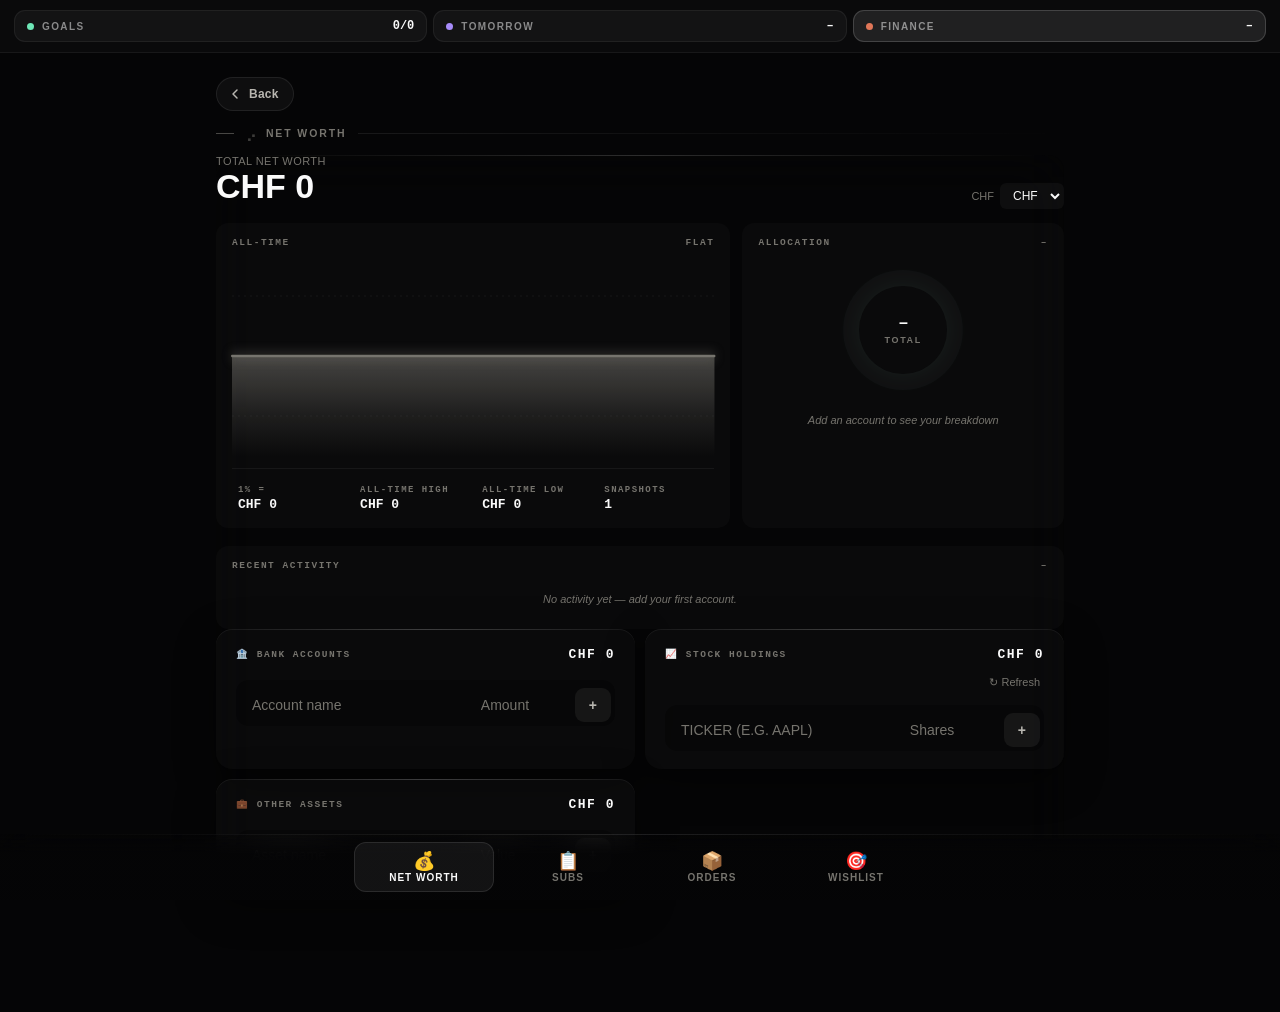
==== commit c81d00d6: "Add Tomorrow page, remove progress section from Goals, add Calendar - Create tomorrow.html with Plan" ====
--- a/finance.html
+++ b/finance.html
@@ -118,24 +118,21 @@
           <button class="quick-add-btn" id="bankAddBtn">+</button>
         </div>
       </div>
-      <!-- Stocks / Investments -->
+      <!-- Stock Holdings (live prices) -->
       <div class="card nw-subcard">
-        <div class="label" style="display:flex;justify-content:space-between;align-items:center"><span>📈 Stocks / Investments</span><span id="stocksTotal" style="font-size:13px;color:var(--text-primary);font-weight:600">0</span></div>
+        <div class="label" style="display:flex;justify-content:space-between;align-items:center">
+          <span>📈 Stock Holdings</span>
+          <span id="stocksTotal" style="font-size:13px;color:var(--text-primary);font-weight:600">0</span>
+        </div>
         <div id="stocksList" class="nw-list"></div>
-        <div class="quick-add">
-          <input type="text"   placeholder="Stock / fund" id="stocksName" />
-          <input type="number" placeholder="Value"        id="stocksAmount" step="0.01" />
+        <div style="display:flex;align-items:center;justify-content:space-between;padding:2px 0;min-height:20px;margin-bottom:4px">
+          <span id="stocksLastUpdated" style="font-size:10px;color:var(--text-tertiary)"></span>
+          <button id="stocksRefreshBtn" style="background:none;border:none;color:var(--text-tertiary);font-size:11px;cursor:pointer;padding:2px 4px;font-family:inherit">↻ Refresh</button>
+        </div>
+        <div class="quick-add" style="flex-wrap:wrap">
+          <input type="text"   placeholder="Ticker (e.g. AAPL)" id="stocksTicker" style="flex:0 0 110px;text-transform:uppercase" />
+          <input type="number" placeholder="Shares"              id="stocksShares" step="0.001" />
           <button class="quick-add-btn" id="stocksAddBtn">+</button>
-        </div>
-      </div>
-      <!-- Crypto -->
-      <div class="card nw-subcard">
-        <div class="label" style="display:flex;justify-content:space-between;align-items:center"><span>🪙 Crypto</span><span id="cryptoTotal" style="font-size:13px;color:var(--text-primary);font-weight:600">0</span></div>
-        <div id="cryptoList" class="nw-list"></div>
-        <div class="quick-add">
-          <input type="text"   placeholder="Coin / wallet" id="cryptoName" />
-          <input type="number" placeholder="Value"         id="cryptoAmount" step="0.01" />
-          <button class="quick-add-btn" id="cryptoAddBtn">+</button>
         </div>
       </div>
       <!-- Other assets -->
